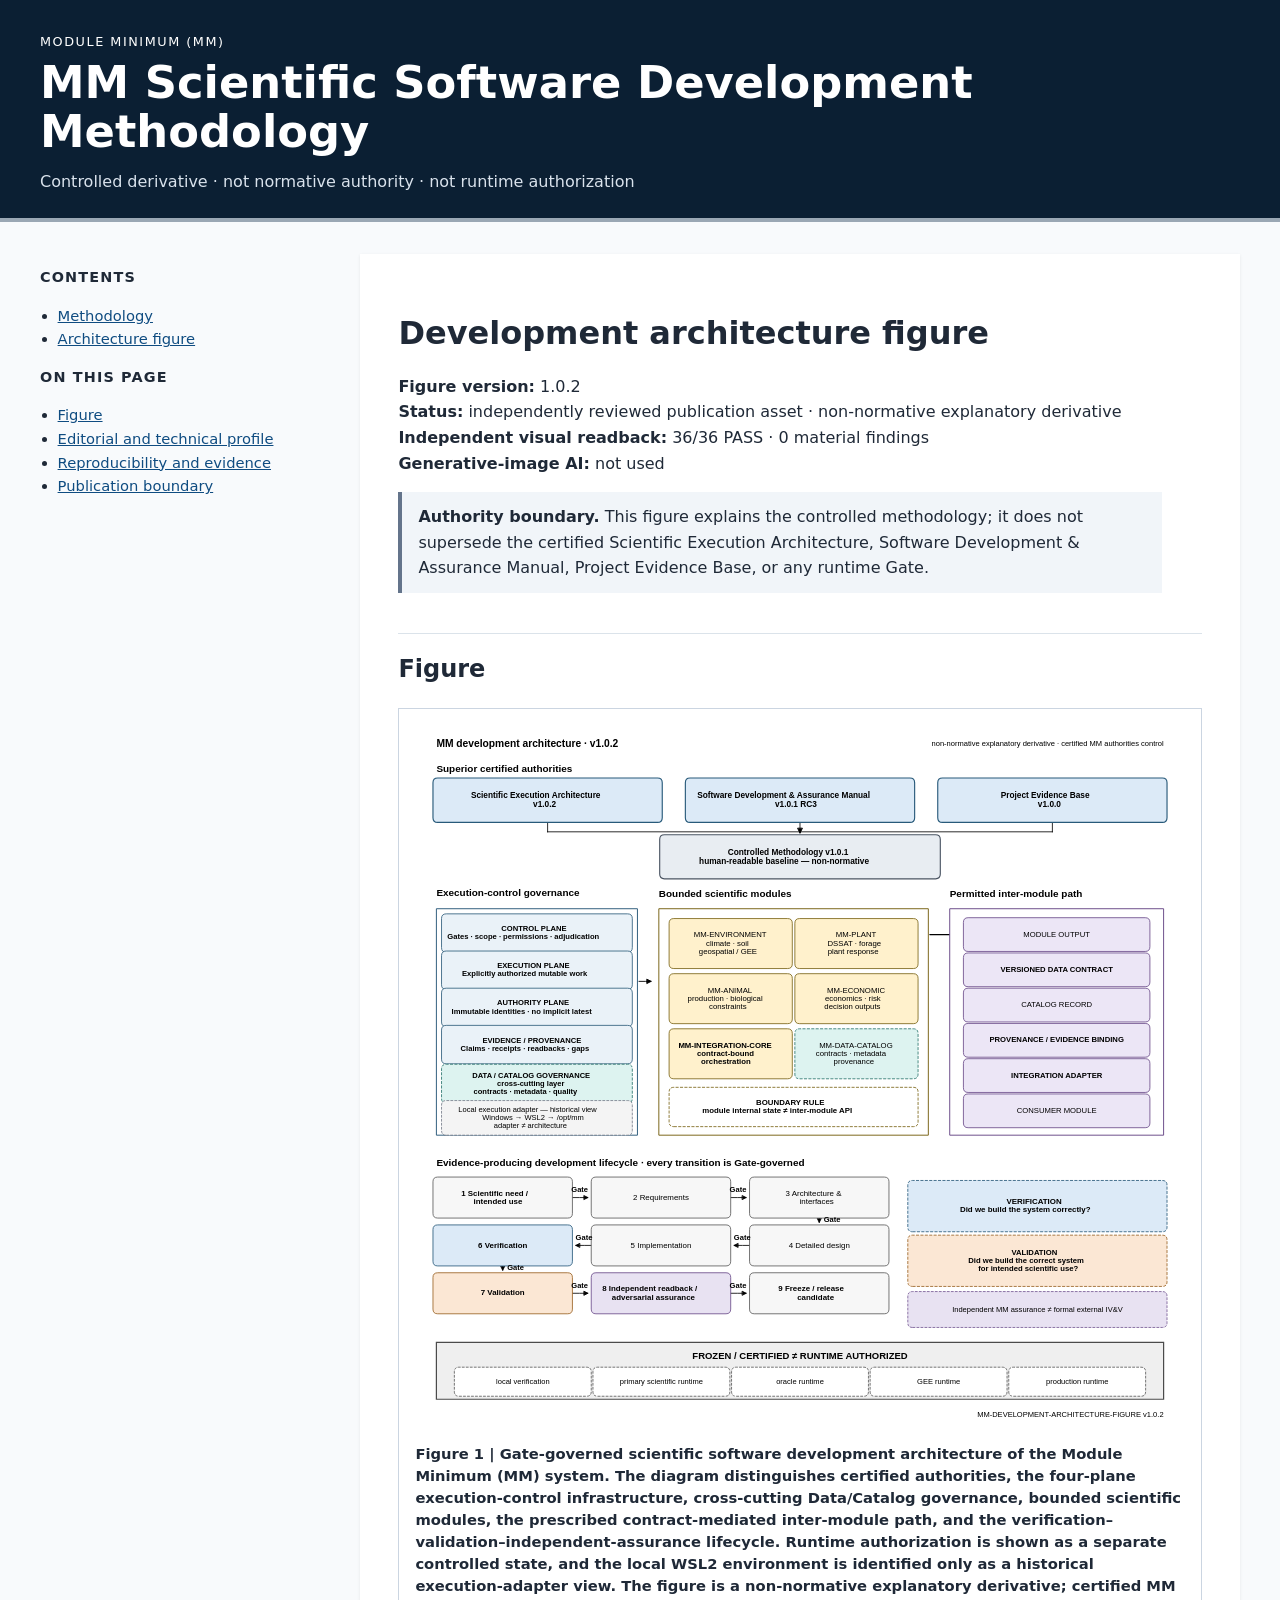
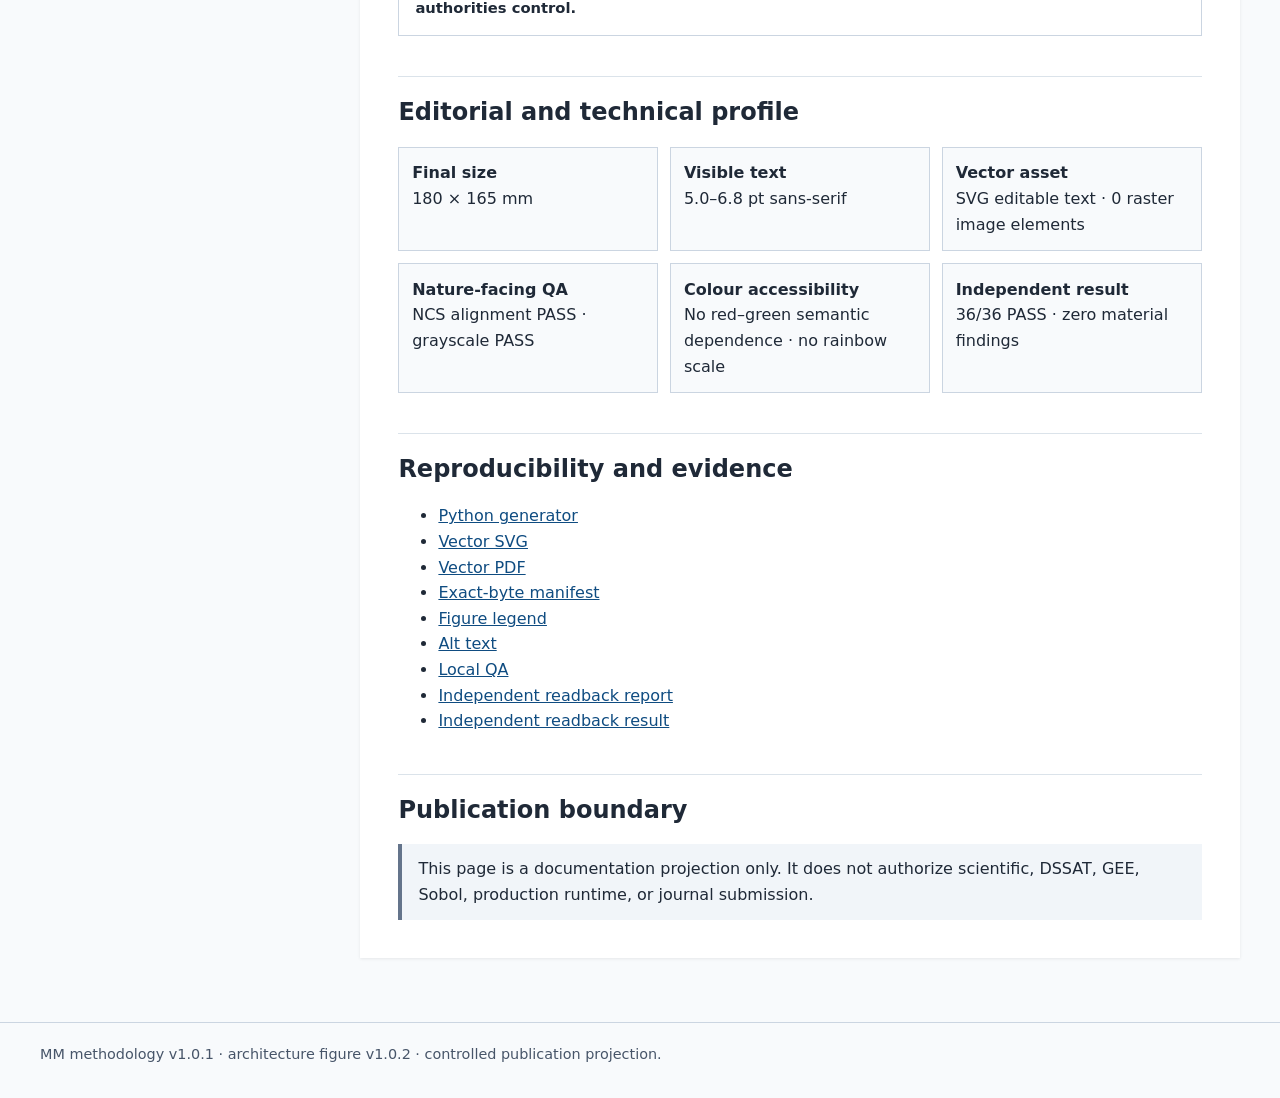
==== architecture-figure.html @ edc348a9 "docs: publish independently reviewed MM architecture figure v1.0.2" ====
<!doctype html>
<html lang="en">
<head>
  <meta charset="utf-8">
  <meta name="viewport" content="width=device-width, initial-scale=1">
  <meta name="color-scheme" content="light dark">
  <title>Development architecture figure · MM Scientific Software Development Methodology</title>
  <link rel="stylesheet" href="assets/mm.css">
</head>
<body>
  <a class="skip-link" href="#main-content">Skip to content</a>
  <header class="site-header">
    <div class="wrap">
      <p class="eyebrow">Module Minimum (MM)</p>
      <h1>MM Scientific Software Development Methodology</h1>
      <p class="status">Controlled derivative · not normative authority · not runtime authorization</p>
    </div>
  </header>
  <div class="layout wrap">
    <nav class="site-nav" aria-label="Primary navigation">
      <h2>Contents</h2>
      <ul><li><a href="index.html">Methodology</a></li><li><a href="architecture-figure.html" aria-current="page">Architecture figure</a></li></ul>
      <h2>On this page</h2>
      <ul>
        <li><a href="#figure">Figure</a></li>
        <li><a href="#profile">Editorial and technical profile</a></li>
        <li><a href="#evidence">Reproducibility and evidence</a></li>
        <li><a href="#boundary">Publication boundary</a></li>
      </ul>
    </nav>
    <main id="main-content" class="content" tabindex="-1">
      <h1>Development architecture figure</h1>
      <p><strong>Figure version:</strong> 1.0.2<br>
      <strong>Status:</strong> independently reviewed publication asset · non-normative explanatory derivative<br>
      <strong>Independent visual readback:</strong> 36/36 PASS · 0 material findings<br>
      <strong>Generative-image AI:</strong> not used</p>
      <blockquote><strong>Authority boundary.</strong> This figure explains the controlled methodology; it does not supersede the certified Scientific Execution Architecture, Software Development &amp; Assurance Manual, Project Evidence Base, or any runtime Gate.</blockquote>

      <h2 id="figure">Figure</h2>
      <figure class="figure-panel">
        <img src="assets/figures/mm-development-architecture-v1.0.2.svg" alt="Architecture diagram of the Module Minimum scientific software development system. At the top, three certified authorities—the Scientific Execution Architecture v1.0.2, Software Development and Assurance Manual v1.0.1 RC3, and Project Evidence Base v1.0.0—converge on the non-normative controlled Methodology v1.0.1. The middle left contains the certified four-plane execution-control infrastructure (Control, Execution, Authority, and Evidence/Provenance) plus a separate cross-cutting Data/Catalog governance layer and a small historical local execution-adapter inset. The center contains six bounded scientific modules: Environment, Plant, Animal, Economic, Integration Core, and Data Catalog. A single arrow leaves the module region and enters the permitted inter-module path at Module Output, followed in order by Versioned Data Contract, Catalog Record, Provenance/Evidence Binding, Integration Adapter, and Consumer Module. The lower section shows a nine-stage Gate-governed lifecycle from scientific need and requirements through architecture, design, implementation, verification, validation, independent assurance, and freeze. Verification and validation are defined separately, and internal MM assurance is explicitly not formal external IV&amp;V. A spatially separate bottom band states that frozen or certified status is not runtime authorization and lists five distinct runtime classes without marking any as authorized. Colour is used only as a redundant grouping cue; labels, borders, line styles, and position carry the same semantics.">
        <figcaption class="figure-caption"><strong>Figure 1 | Gate-governed scientific software development architecture of the Module Minimum (MM) system. The diagram distinguishes certified authorities, the four-plane execution-control infrastructure, cross-cutting Data/Catalog governance, bounded scientific modules, the prescribed contract-mediated inter-module path, and the verification–validation–independent-assurance lifecycle. Runtime authorization is shown as a separate controlled state, and the local WSL2 environment is identified only as a historical execution-adapter view. The figure is a non-normative explanatory derivative; certified MM authorities control.</strong></figcaption>
      </figure>

      <h2 id="profile">Editorial and technical profile</h2>
      <div class="evidence-grid">
        <div class="evidence-card"><strong>Final size</strong><br>180 × 165 mm</div>
        <div class="evidence-card"><strong>Visible text</strong><br>5.0–6.8 pt sans-serif</div>
        <div class="evidence-card"><strong>Vector asset</strong><br>SVG editable text · 0 raster image elements</div>
        <div class="evidence-card"><strong>Nature-facing QA</strong><br>NCS alignment PASS · grayscale PASS</div>
        <div class="evidence-card"><strong>Colour accessibility</strong><br>No red–green semantic dependence · no rainbow scale</div>
        <div class="evidence-card"><strong>Independent result</strong><br>36/36 PASS · zero material findings</div>
      </div>

      <h2 id="evidence">Reproducibility and evidence</h2>
      <ul>
        <li><a href="source/figures/MM_DEVELOPMENT_ARCHITECTURE_FIGURE_v1.0.2.py">Python generator</a></li>
        <li><a href="assets/figures/mm-development-architecture-v1.0.2.svg">Vector SVG</a></li>
        <li><a href="assets/figures/mm-development-architecture-v1.0.2.pdf">Vector PDF</a></li>
        <li><a href="source/figures/MM_DEVELOPMENT_ARCHITECTURE_FIGURE_MANIFEST_v1.0.2.json">Exact-byte manifest</a></li>
        <li><a href="source/figures/MM_DEVELOPMENT_ARCHITECTURE_FIGURE_LEGEND_NCS_v1.0.2.txt">Figure legend</a></li>
        <li><a href="source/figures/MM_DEVELOPMENT_ARCHITECTURE_FIGURE_ALT_TEXT_v1.0.2.txt">Alt text</a></li>
        <li><a href="source/figures/evidence/MM_DEVELOPMENT_ARCHITECTURE_FIGURE_LOCAL_QA_v1.0.2.json">Local QA</a></li>
        <li><a href="source/figures/evidence/MM_DEVELOPMENT_ARCHITECTURE_FIGURE_V1_0_2_INDEPENDENT_VISUAL_READBACK_REPORT_v1.0.0.md">Independent readback report</a></li>
        <li><a href="source/figures/evidence/MM_DEVELOPMENT_ARCHITECTURE_FIGURE_V1_0_2_INDEPENDENT_VISUAL_READBACK_RESULT_v1.0.0.json">Independent readback result</a></li>
      </ul>

      <h2 id="boundary">Publication boundary</h2>
      <div class="publication-boundary">This page is a documentation projection only. It does not authorize scientific, DSSAT, GEE, Sobol, production runtime, or journal submission.</div>
    </main>
  </div>
  <footer class="site-footer"><div class="wrap">MM methodology v1.0.1 · architecture figure v1.0.2 · controlled publication projection.</div></footer>
</body>
</html>
---- assets/mm.css ----
:root { font-family: ui-sans-serif, system-ui, -apple-system, BlinkMacSystemFont, "Segoe UI", sans-serif; line-height: 1.6; color: #1f2937; background: #f8fafc; }
body { margin: 0; }
a { color: #0f4c81; }
.wrap { width: min(1200px, calc(100% - 2rem)); margin: 0 auto; }
.site-header { background: #0b1f33; color: #fff; padding: 2rem 0 1.5rem; border-bottom: 4px solid #9aa7b4; }
.eyebrow { text-transform: uppercase; letter-spacing: .12em; font-size: .8rem; margin: 0 0 .35rem; }
.site-header h1 { margin: 0; font-size: clamp(1.7rem, 4vw, 2.8rem); line-height: 1.1; }
.status { margin: .75rem 0 0; color: #d9e2ec; }
.layout { display: grid; grid-template-columns: minmax(220px, 280px) minmax(0, 1fr); gap: 2.5rem; padding: 2rem 0 4rem; }
.site-nav { align-self: start; position: sticky; top: 1rem; max-height: calc(100vh - 2rem); overflow: auto; font-size: .92rem; }
.site-nav h2 { font-size: .9rem; text-transform: uppercase; letter-spacing: .08em; }
.site-nav ul { padding-left: 1.1rem; }
.content { background: white; padding: clamp(1.25rem, 3vw, 3rem); box-shadow: 0 1px 3px rgb(0 0 0 / .08); }
.content h1, .content h2, .content h3 { line-height: 1.2; scroll-margin-top: 1rem; }
.content h2 { margin-top: 2.5rem; border-top: 1px solid #dbe3ea; padding-top: 1.3rem; }
.content table { width: 100%; border-collapse: collapse; display: block; overflow-x: auto; }
.content th, .content td { border: 1px solid #cbd5e1; padding: .55rem .65rem; vertical-align: top; }
.content th { background: #eef3f7; text-align: left; }
.content pre { overflow-x: auto; background: #0f172a; color: #e2e8f0; padding: 1rem; border-radius: .25rem; }
.content blockquote { margin-left: 0; padding: .75rem 1rem; border-left: 4px solid #64748b; background: #f1f5f9; }
.skip-link { position: absolute; left: -9999px; top: auto; }
.skip-link:focus { left: 1rem; top: 1rem; z-index: 1000; background: #fff; padding: .5rem; }
.site-footer { border-top: 1px solid #cbd5e1; padding: 1.25rem 0 2rem; font-size: .9rem; color: #475569; }
@media (max-width: 820px) { .layout { grid-template-columns: 1fr; } .site-nav { position: static; max-height: none; } }
@media (prefers-color-scheme: dark) { :root { color: #e5e7eb; background: #0f172a; } .content { background: #111827; } .content th { background: #1f2937; } .content blockquote { background: #1f2937; } a { color: #93c5fd; } .site-footer { color: #cbd5e1; } }

.figure-panel { margin: 1.5rem 0; padding: 1rem; border: 1px solid #cbd5e1; background: #fff; }
.figure-panel img { width: 100%; height: auto; display: block; }
.figure-caption { margin-top: .8rem; font-size: .92rem; line-height: 1.5; }
.evidence-grid { display: grid; grid-template-columns: repeat(auto-fit,minmax(220px,1fr)); gap: .75rem; margin: 1rem 0; }
.evidence-card { border: 1px solid #cbd5e1; padding: .8rem; background: #f8fafc; }
.publication-boundary { border-left: 4px solid #64748b; padding: .75rem 1rem; background: #f1f5f9; }
@media (prefers-color-scheme: dark) { .figure-panel, .evidence-card, .publication-boundary { background: #111827; } }
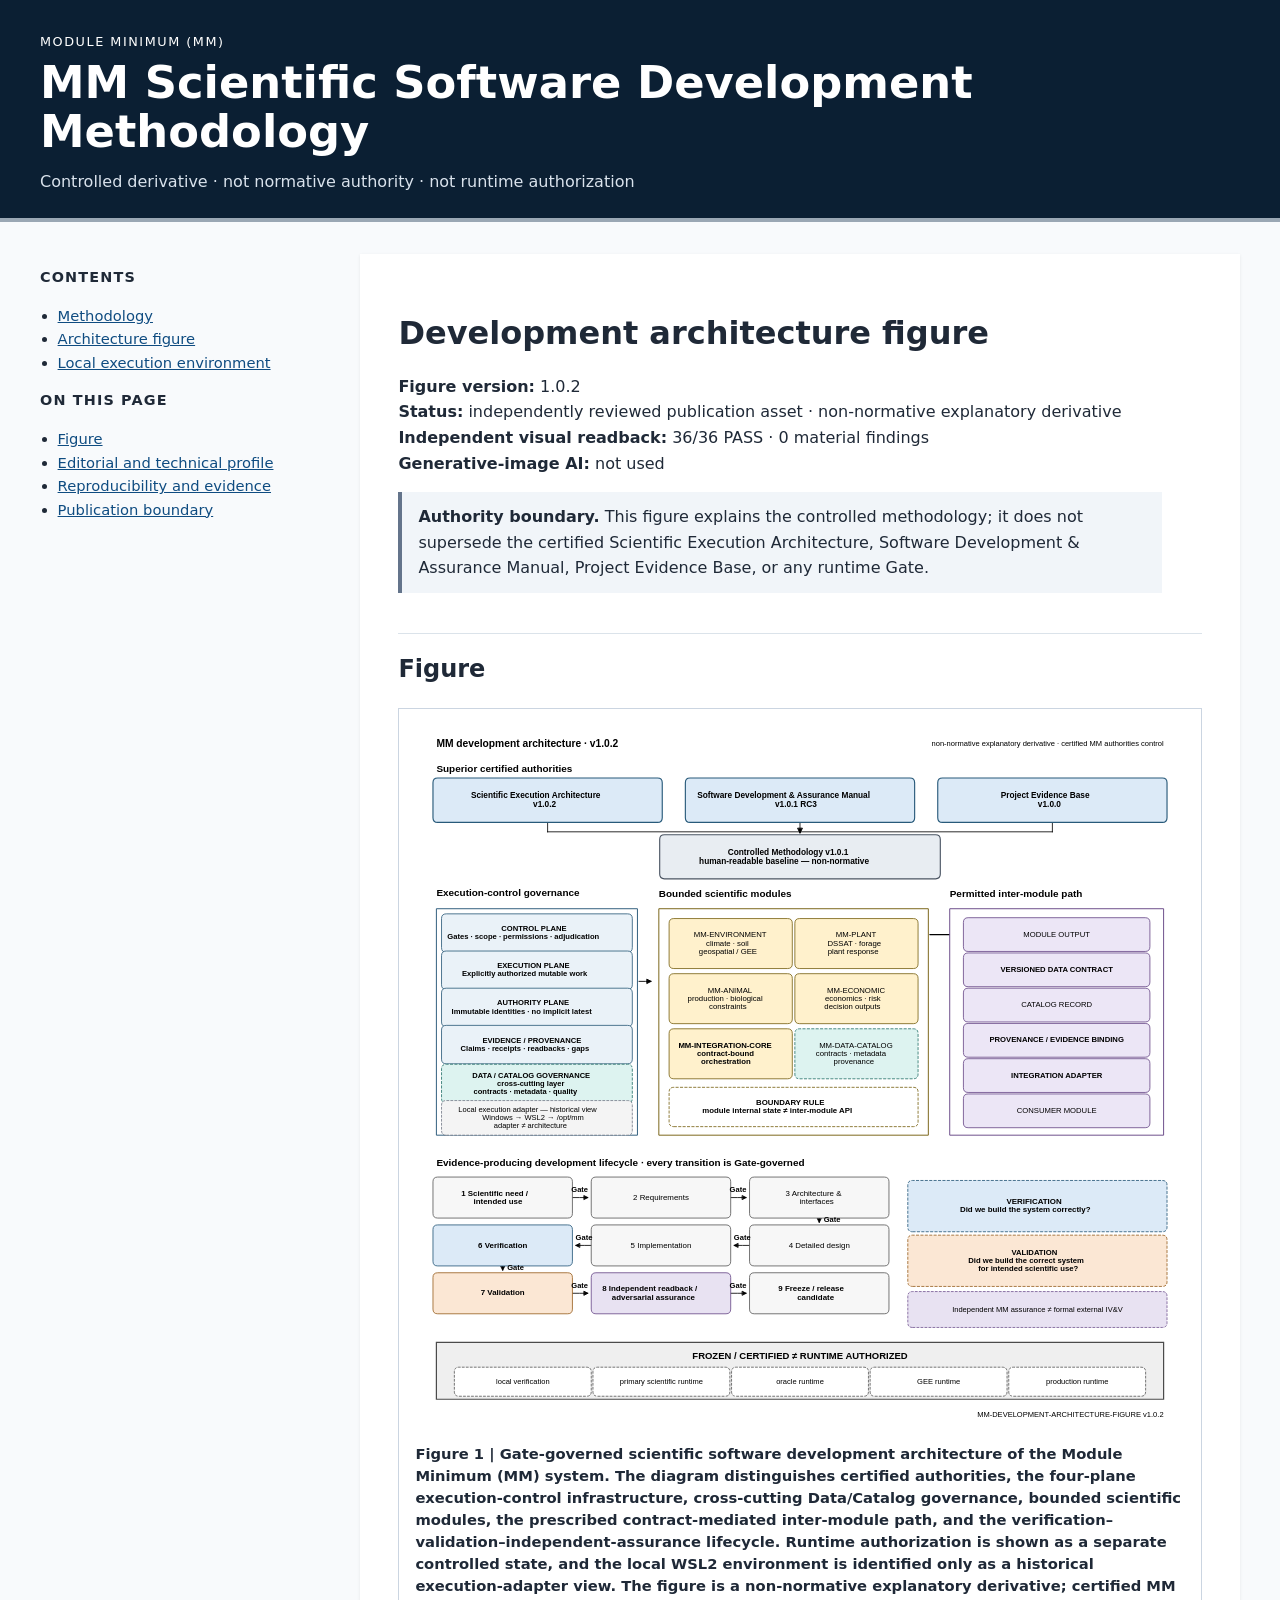
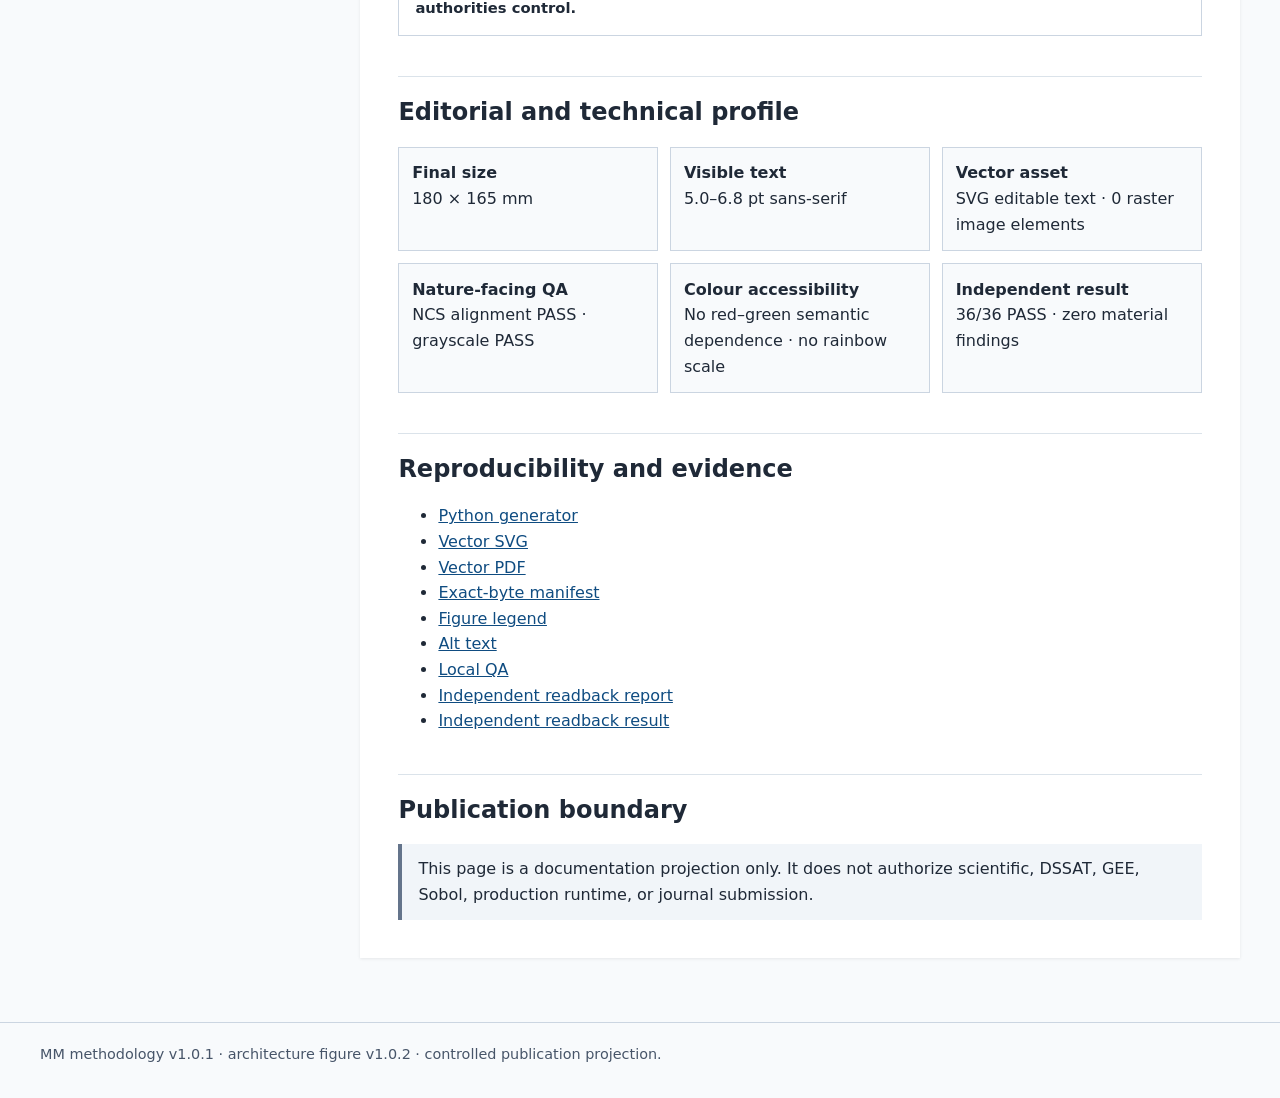
==== commit 0ac23ac4: "docs: link Figure 2 from architecture page" ====
--- a/architecture-figure.html
+++ b/architecture-figure.html
@@ -19,7 +19,7 @@
   <div class="layout wrap">
     <nav class="site-nav" aria-label="Primary navigation">
       <h2>Contents</h2>
-      <ul><li><a href="index.html">Methodology</a></li><li><a href="architecture-figure.html" aria-current="page">Architecture figure</a></li></ul>
+      <ul><li><a href="index.html">Methodology</a></li><li><a href="architecture-figure.html" aria-current="page">Architecture figure</a></li><li><a href="local-execution-adapter.html">Local execution environment</a></li></ul>
       <h2>On this page</h2>
       <ul>
         <li><a href="#figure">Figure</a></li>
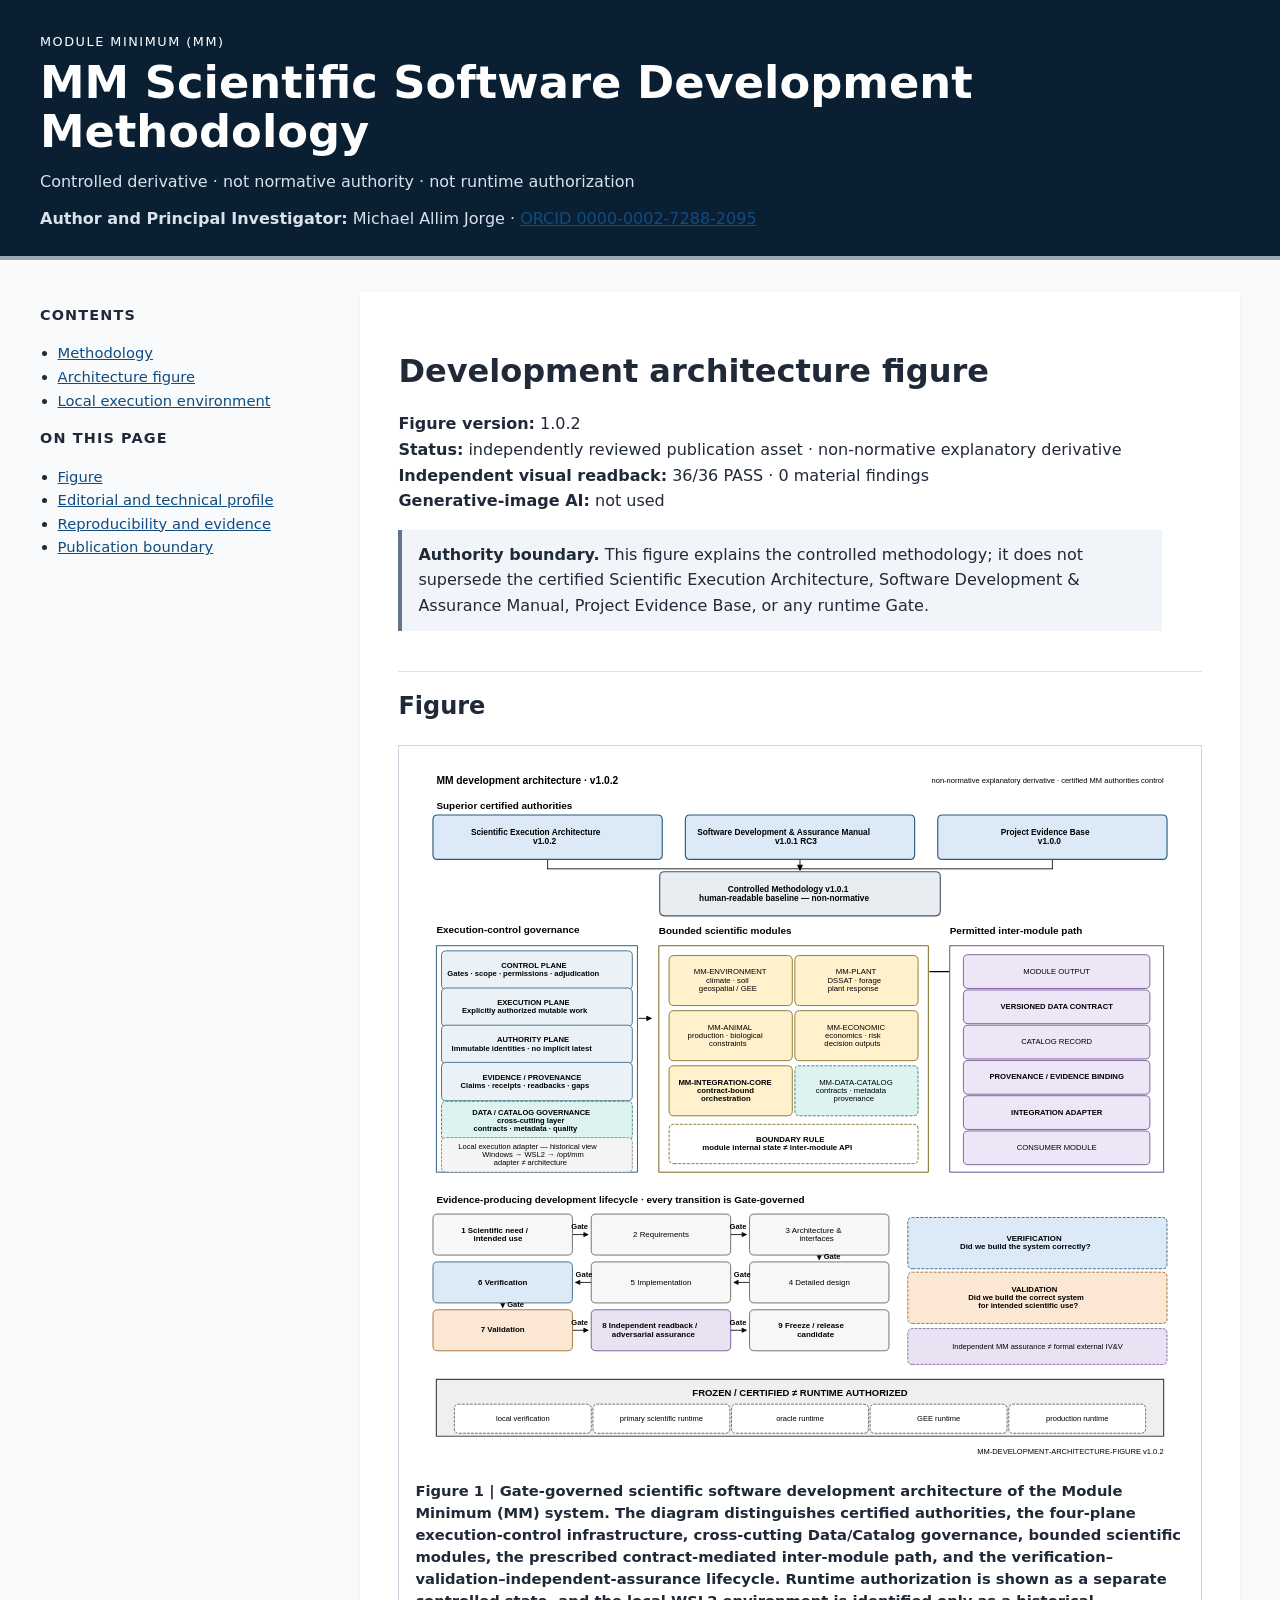
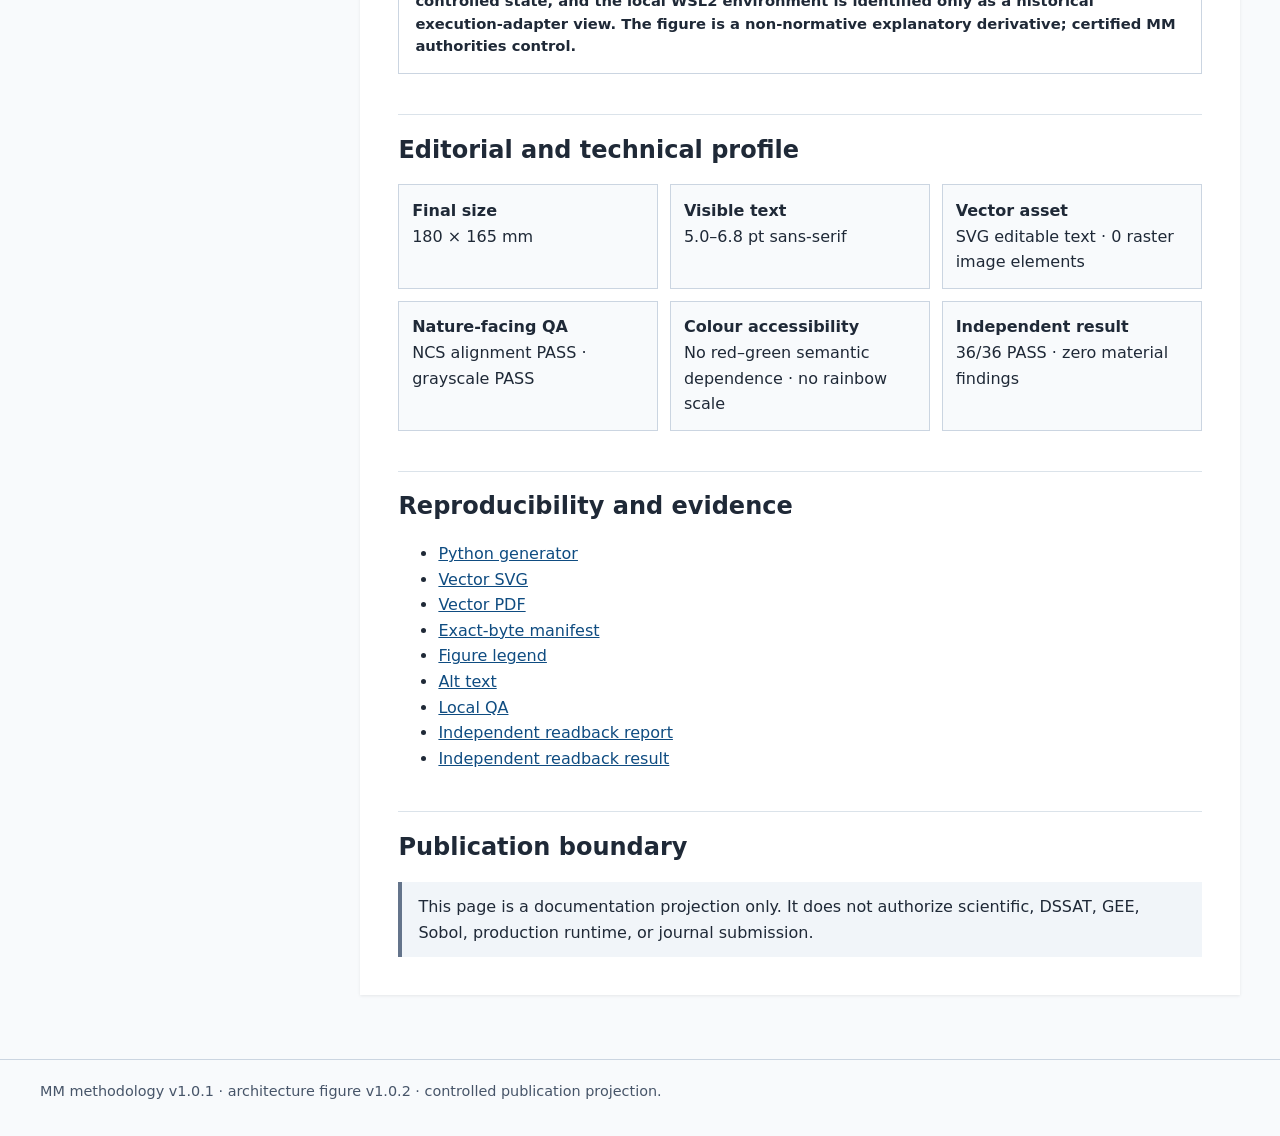
==== commit d3515b17: "docs: add author, principal investigator and ORCID credit" ====
--- a/architecture-figure.html
+++ b/architecture-figure.html
@@ -14,6 +14,7 @@
       <p class="eyebrow">Module Minimum (MM)</p>
       <h1>MM Scientific Software Development Methodology</h1>
       <p class="status">Controlled derivative · not normative authority · not runtime authorization</p>
+      <p class="status"><strong>Author and Principal Investigator:</strong> Michael Allim Jorge · <a href="https://orcid.org/0000-0002-7288-2095" rel="me noopener">ORCID 0000-0002-7288-2095</a></p>
     </div>
   </header>
   <div class="layout wrap">
